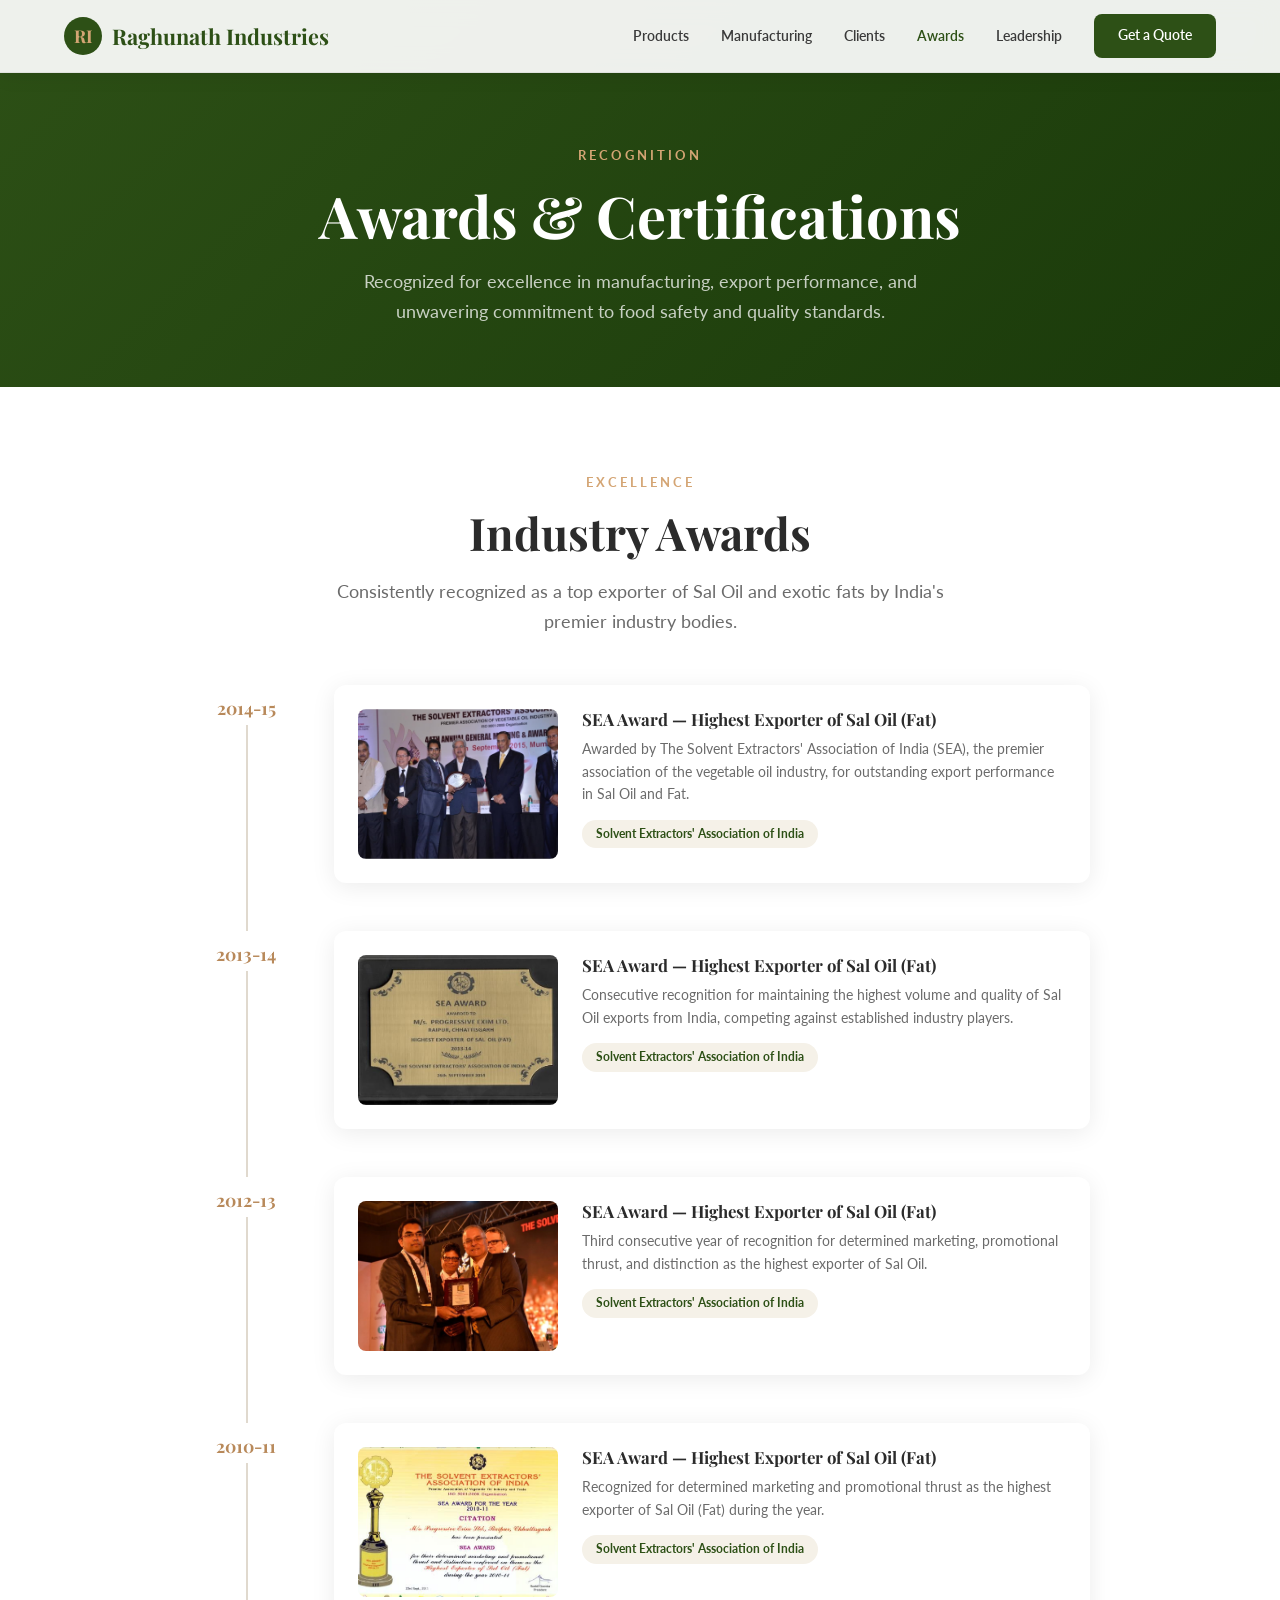
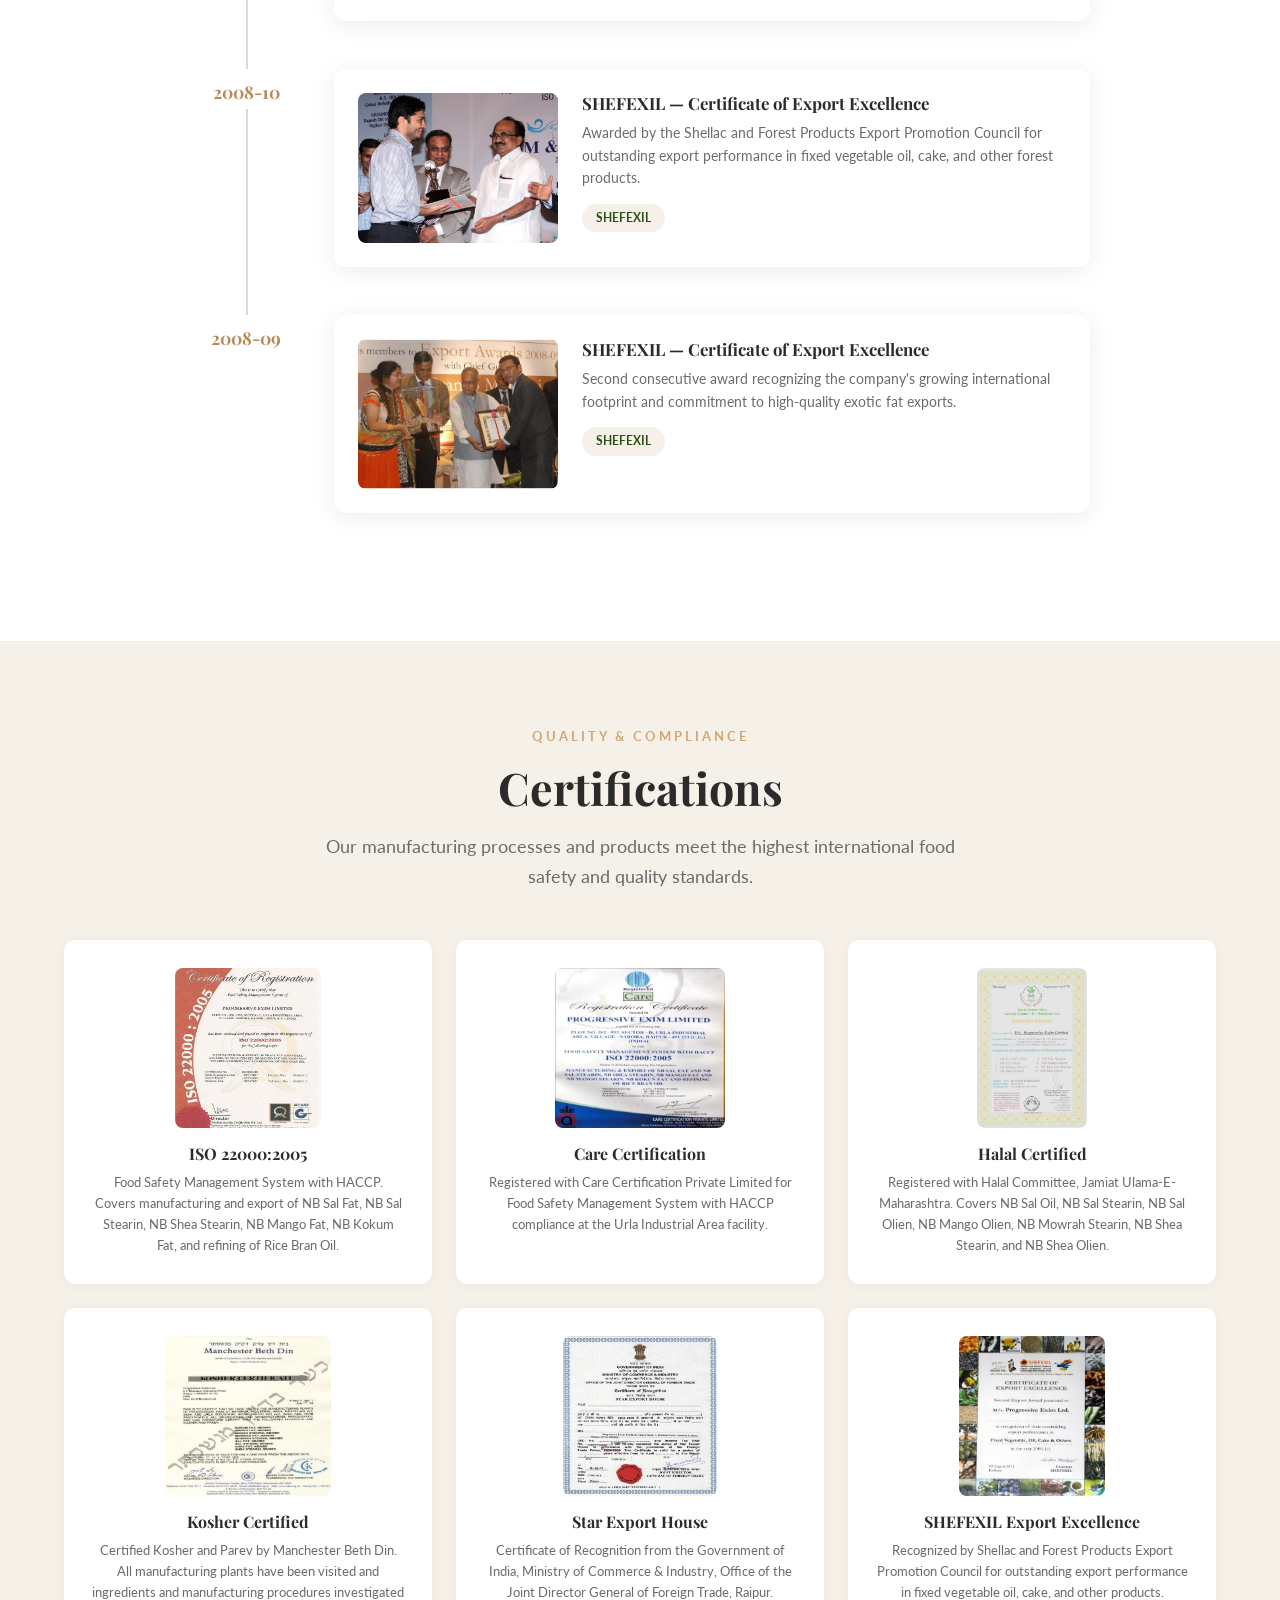
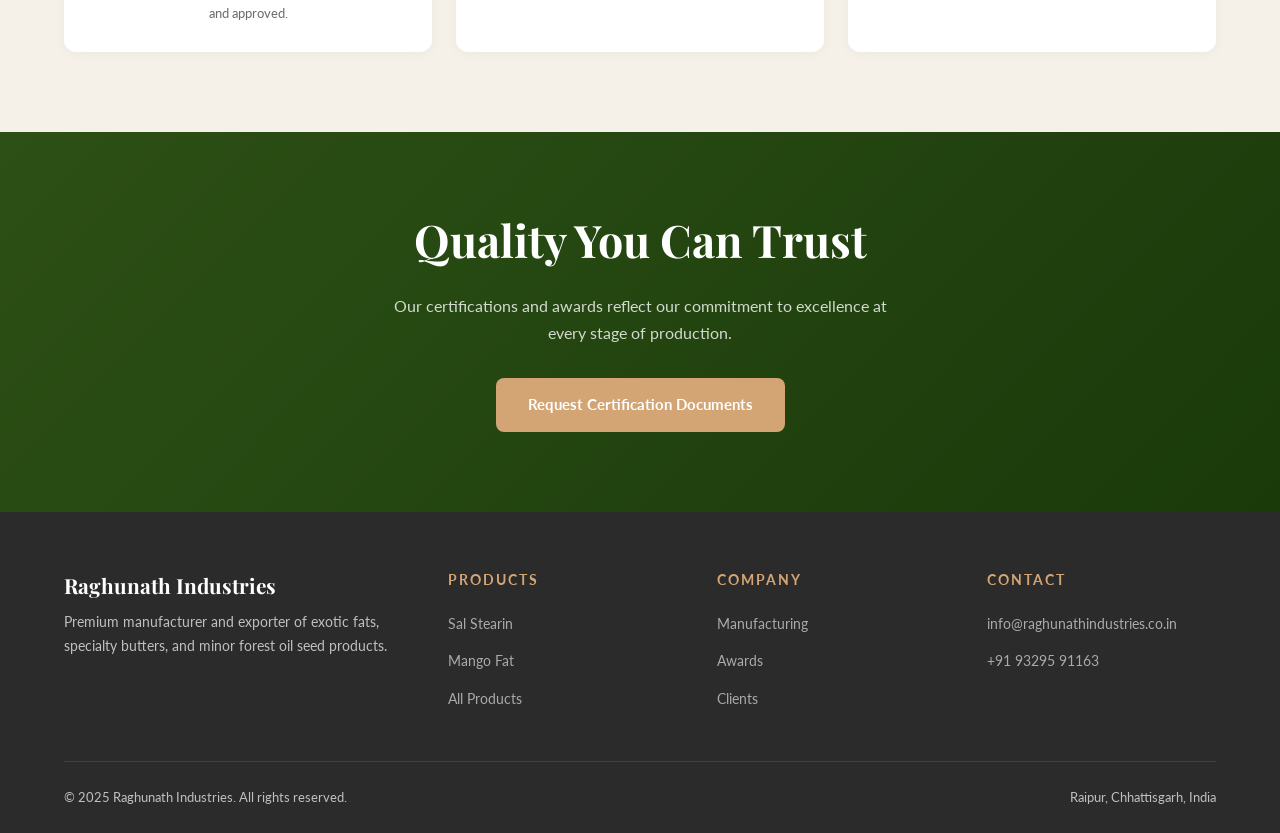
==== awards.html @ 4e22d7ff "Site rebuild: new pages, product imagery, leadership photos, certifications Co-Authored-By: Claude O" ====
<!DOCTYPE html>
<html lang="en">
<head>
  <meta charset="UTF-8">
  <meta name="viewport" content="width=device-width, initial-scale=1.0">
  <title>Awards &amp; Certifications — Raghunath Industries</title>
  <meta name="description" content="Industry awards and quality certifications earned by Raghunath Industries including ISO 22000, Halal, Kosher, Star Export House, and Solvent Extractors Association awards.">
  <link rel="preconnect" href="https://fonts.googleapis.com">
  <link rel="preconnect" href="https://fonts.gstatic.com" crossorigin>
  <link href="https://fonts.googleapis.com/css2?family=Lato:wght@400;600;700&family=Playfair+Display:wght@500;600;700&display=swap" rel="stylesheet">
  <link rel="stylesheet" href="style.css">
</head>
<body>

  <!-- NAVBAR -->
  <nav class="navbar scrolled" role="navigation" aria-label="Main navigation">
    <div class="container">
      <a href="index.html" class="navbar-brand" aria-label="Raghunath Industries Home">
        <span class="brand-icon">RI</span>
        Raghunath Industries
      </a>
      <div class="nav-links" id="navLinks" role="menubar">
        <a href="products.html" role="menuitem">Products</a>
        <a href="index.html#factory" role="menuitem">Manufacturing</a>
        <a href="clients.html" role="menuitem">Clients</a>
        <a href="awards.html" role="menuitem" style="color:var(--green)">Awards</a>
        <a href="index.html#leadership" role="menuitem">Leadership</a>
        <a href="index.html#contact" class="nav-cta" role="menuitem">Get a Quote</a>
      </div>
      <button class="hamburger" id="hamburger" aria-label="Toggle navigation menu" aria-expanded="false">
        <span></span><span></span><span></span>
      </button>
    </div>
  </nav>

  <!-- PAGE HERO -->
  <section class="page-hero">
    <div class="container">
      <span class="section-label">Recognition</span>
      <h1>Awards &amp; Certifications</h1>
      <p>Recognized for excellence in manufacturing, export performance, and unwavering commitment to food safety and quality standards.</p>
    </div>
  </section>

  <!-- AWARDS -->
  <section class="page-section">
    <div class="container">
      <div class="text-center fade-up">
        <span class="section-label">Excellence</span>
        <h2 class="section-title">Industry Awards</h2>
        <p class="section-subtitle mx-auto">Consistently recognized as a top exporter of Sal Oil and exotic fats by India's premier industry bodies.</p>
      </div>

      <div class="awards-timeline">
        <div class="award-entry fade-up">
          <div class="award-year">2014-15</div>
          <div class="award-content">
            <div class="award-image">
              <img src="assets/award-ceremony-4.jpg" alt="Solvent Extractors Association of India award ceremony 2014-15" loading="lazy">
            </div>
            <div class="award-detail">
              <h3>SEA Award — Highest Exporter of Sal Oil (Fat)</h3>
              <p>Awarded by The Solvent Extractors' Association of India (SEA), the premier association of the vegetable oil industry, for outstanding export performance in Sal Oil and Fat.</p>
              <span class="award-badge">Solvent Extractors' Association of India</span>
            </div>
          </div>
        </div>

        <div class="award-entry fade-up">
          <div class="award-year">2013-14</div>
          <div class="award-content">
            <div class="award-image">
              <img src="assets/award-sea-plaque.jpg" alt="SEA Award plaque — Highest Exporter of Sal Oil Fat 2013-14" loading="lazy">
            </div>
            <div class="award-detail">
              <h3>SEA Award — Highest Exporter of Sal Oil (Fat)</h3>
              <p>Consecutive recognition for maintaining the highest volume and quality of Sal Oil exports from India, competing against established industry players.</p>
              <span class="award-badge">Solvent Extractors' Association of India</span>
            </div>
          </div>
        </div>

        <div class="award-entry fade-up">
          <div class="award-year">2012-13</div>
          <div class="award-content">
            <div class="award-image">
              <img src="assets/award-ceremony-1.jpg" alt="Award ceremony — Solvent Extractors Association 2012-13" loading="lazy">
            </div>
            <div class="award-detail">
              <h3>SEA Award — Highest Exporter of Sal Oil (Fat)</h3>
              <p>Third consecutive year of recognition for determined marketing, promotional thrust, and distinction as the highest exporter of Sal Oil.</p>
              <span class="award-badge">Solvent Extractors' Association of India</span>
            </div>
          </div>
        </div>

        <div class="award-entry fade-up">
          <div class="award-year">2010-11</div>
          <div class="award-content">
            <div class="award-image">
              <img src="assets/award-sea-citation.jpg" alt="SEA Citation for highest exporter of Sal Oil 2010-11" loading="lazy">
            </div>
            <div class="award-detail">
              <h3>SEA Award — Highest Exporter of Sal Oil (Fat)</h3>
              <p>Recognized for determined marketing and promotional thrust as the highest exporter of Sal Oil (Fat) during the year.</p>
              <span class="award-badge">Solvent Extractors' Association of India</span>
            </div>
          </div>
        </div>

        <div class="award-entry fade-up">
          <div class="award-year">2008-10</div>
          <div class="award-content">
            <div class="award-image">
              <img src="assets/award-ceremony-2.jpg" alt="SHEFEXIL Export Awards ceremony" loading="lazy">
            </div>
            <div class="award-detail">
              <h3>SHEFEXIL — Certificate of Export Excellence</h3>
              <p>Awarded by the Shellac and Forest Products Export Promotion Council for outstanding export performance in fixed vegetable oil, cake, and other forest products.</p>
              <span class="award-badge">SHEFEXIL</span>
            </div>
          </div>
        </div>

        <div class="award-entry fade-up">
          <div class="award-year">2008-09</div>
          <div class="award-content">
            <div class="award-image">
              <img src="assets/award-ceremony-3.jpg" alt="Export Awards ceremony 2008-09" loading="lazy">
            </div>
            <div class="award-detail">
              <h3>SHEFEXIL — Certificate of Export Excellence</h3>
              <p>Second consecutive award recognizing the company's growing international footprint and commitment to high-quality exotic fat exports.</p>
              <span class="award-badge">SHEFEXIL</span>
            </div>
          </div>
        </div>
      </div>
    </div>
  </section>

  <!-- CERTIFICATIONS -->
  <section class="page-section alt-bg">
    <div class="container">
      <div class="text-center fade-up">
        <span class="section-label">Quality &amp; Compliance</span>
        <h2 class="section-title">Certifications</h2>
        <p class="section-subtitle mx-auto">Our manufacturing processes and products meet the highest international food safety and quality standards.</p>
      </div>

      <div class="cert-detail-grid fade-up">
        <div class="cert-detail-card">
          <img src="assets/cert-iso-22000.jpg" alt="ISO 22000:2005 Food Safety Management certification" loading="lazy">
          <h4>ISO 22000:2005</h4>
          <p>Food Safety Management System with HACCP. Covers manufacturing and export of NB Sal Fat, NB Sal Stearin, NB Shea Stearin, NB Mango Fat, NB Kokum Fat, and refining of Rice Bran Oil.</p>
        </div>
        <div class="cert-detail-card">
          <img src="assets/cert-iso-care.jpg" alt="ISO 22000 Care Registration Certificate" loading="lazy">
          <h4>Care Certification</h4>
          <p>Registered with Care Certification Private Limited for Food Safety Management System with HACCP compliance at the Urla Industrial Area facility.</p>
        </div>
        <div class="cert-detail-card">
          <img src="assets/cert-halal.jpg" alt="Halal Registration Certificate" loading="lazy">
          <h4>Halal Certified</h4>
          <p>Registered with Halal Committee, Jamiat Ulama-E-Maharashtra. Covers NB Sal Oil, NB Sal Stearin, NB Sal Olien, NB Mango Olien, NB Mowrah Stearin, NB Shea Stearin, and NB Shea Olien.</p>
        </div>
        <div class="cert-detail-card">
          <img src="assets/cert-kosher.jpg" alt="Kosher Certificate from Manchester Beth Din" loading="lazy">
          <h4>Kosher Certified</h4>
          <p>Certified Kosher and Parev by Manchester Beth Din. All manufacturing plants have been visited and ingredients and manufacturing procedures investigated and approved.</p>
        </div>
        <div class="cert-detail-card">
          <img src="assets/cert-star-export.jpg" alt="Star Export House certificate from Government of India" loading="lazy">
          <h4>Star Export House</h4>
          <p>Certificate of Recognition from the Government of India, Ministry of Commerce &amp; Industry, Office of the Joint Director General of Foreign Trade, Raipur.</p>
        </div>
        <div class="cert-detail-card">
          <img src="assets/cert-shefexil.jpg" alt="SHEFEXIL Certificate of Export Excellence" loading="lazy">
          <h4>SHEFEXIL Export Excellence</h4>
          <p>Recognized by Shellac and Forest Products Export Promotion Council for outstanding export performance in fixed vegetable oil, cake, and other products.</p>
        </div>
      </div>
    </div>
  </section>

  <!-- CTA -->
  <section class="vision">
    <div class="container text-center fade-up">
      <h2 style="color:var(--white); margin-bottom:24px">Quality You Can Trust</h2>
      <p style="color:rgba(255,255,255,.8); margin-bottom:32px; max-width:500px; margin-left:auto; margin-right:auto;">Our certifications and awards reflect our commitment to excellence at every stage of production.</p>
      <a href="index.html#contact" class="btn btn-primary">Request Certification Documents</a>
    </div>
  </section>

  <!-- FOOTER -->
  <footer class="footer">
    <div class="container">
      <div class="footer-grid">
        <div class="footer-brand">
          <h3>Raghunath Industries</h3>
          <p>Premium manufacturer and exporter of exotic fats, specialty butters, and minor forest oil seed products.</p>
        </div>
        <div>
          <h4>Products</h4>
          <ul>
            <li><a href="products.html">Sal Stearin</a></li>
            <li><a href="products.html">Mango Fat</a></li>
            <li><a href="products.html">All Products</a></li>
          </ul>
        </div>
        <div>
          <h4>Company</h4>
          <ul>
            <li><a href="index.html#factory">Manufacturing</a></li>
            <li><a href="awards.html">Awards</a></li>
            <li><a href="clients.html">Clients</a></li>
          </ul>
        </div>
        <div>
          <h4>Contact</h4>
          <ul>
            <li><a href="mailto:info@raghunathindustries.co.in">info@raghunathindustries.co.in</a></li>
            <li><a href="https://wa.me/919329591163" target="_blank" rel="noopener noreferrer">+91 93295 91163</a></li>
          </ul>
        </div>
      </div>
      <div class="footer-bottom">
        <p>&copy; 2025 Raghunath Industries. All rights reserved.</p>
        <p>Raipur, Chhattisgarh, India</p>
      </div>
    </div>
  </footer>

  <script>
    const hamburger = document.getElementById('hamburger');
    const navLinks = document.getElementById('navLinks');
    hamburger.addEventListener('click', () => {
      const expanded = hamburger.getAttribute('aria-expanded') === 'true';
      hamburger.setAttribute('aria-expanded', !expanded);
      navLinks.classList.toggle('active');
    });
    navLinks.querySelectorAll('a').forEach(link => {
      link.addEventListener('click', () => { navLinks.classList.remove('active'); hamburger.setAttribute('aria-expanded', 'false'); });
    });
    const faders = document.querySelectorAll('.fade-up');
    if ('IntersectionObserver' in window) {
      const observer = new IntersectionObserver((entries) => {
        entries.forEach(entry => { if (entry.isIntersecting) { entry.target.classList.add('visible'); observer.unobserve(entry.target); } });
      }, { threshold: 0.1, rootMargin: '0px 0px -40px 0px' });
      faders.forEach(el => observer.observe(el));
    } else { faders.forEach(el => el.classList.add('visible')); }
  </script>
</body>
</html>
---- style.css ----
/* ============================================
   RAGHUNATH INDUSTRIES — Global Stylesheet
   Palette: Gold #D4A574 · Green #2D5016 · Cream #F5F1E8 · White #FFF · Charcoal #2B2B2B
   Fonts : Playfair Display (headings) · Lato (body)
   ============================================ */

/* ---------- Reset & Base ---------- */
*, *::before, *::after { box-sizing: border-box; margin: 0; padding: 0; }

:root {
  --gold:      #D4A574;
  --gold-dark: #B8895A;
  --green:     #2D5016;
  --green-light:#3D6B1F;
  --cream:     #F5F1E8;
  --white:     #FFFFFF;
  --charcoal:  #2B2B2B;
  --text:      #3A3A3A;
  --text-light:#6B6B6B;
  --shadow:    0 4px 24px rgba(0,0,0,.08);
  --shadow-lg: 0 8px 40px rgba(0,0,0,.12);
  --radius:    12px;
  --transition: .3s ease;
  --max-w:     1200px;
}

html { scroll-behavior: smooth; font-size: 16px; }

body {
  font-family: 'Lato', sans-serif;
  color: var(--text);
  background: var(--white);
  line-height: 1.7;
  -webkit-font-smoothing: antialiased;
  overflow-x: hidden;
}

img { max-width: 100%; height: auto; display: block; }
a   { text-decoration: none; color: inherit; }
ul  { list-style: none; }

.container { max-width: var(--max-w); margin: 0 auto; padding: 0 24px; }

h1, h2, h3, h4 { font-family: 'Playfair Display', serif; color: var(--charcoal); line-height: 1.25; }
h1 { font-size: clamp(2.2rem, 5vw, 3.6rem); }
h2 { font-size: clamp(1.8rem, 4vw, 2.8rem); }
h3 { font-size: clamp(1.2rem, 2.5vw, 1.6rem); }

.section-label {
  display: inline-block;
  font-family: 'Lato', sans-serif;
  font-size: .8rem;
  font-weight: 700;
  letter-spacing: 3px;
  text-transform: uppercase;
  color: var(--gold);
  margin-bottom: 12px;
}

.section-title { margin-bottom: 16px; }
.section-subtitle { font-size: 1.1rem; color: var(--text-light); max-width: 640px; margin-bottom: 48px; }
.text-center { text-align: center; }
.mx-auto { margin-left: auto; margin-right: auto; }

/* ---------- Animations ---------- */
.fade-up {
  opacity: 0;
  transform: translateY(30px);
  transition: opacity .7s ease, transform .7s ease;
}
.fade-up.visible {
  opacity: 1;
  transform: translateY(0);
}

@media (prefers-reduced-motion: reduce) {
  .fade-up { opacity: 1; transform: none; transition: none; }
  html { scroll-behavior: auto; }
}

/* ---------- NAVBAR ---------- */
.navbar {
  position: fixed;
  top: 0; left: 0; right: 0;
  z-index: 1000;
  background: rgba(255,255,255,.92);
  backdrop-filter: blur(12px);
  -webkit-backdrop-filter: blur(12px);
  border-bottom: 1px solid rgba(0,0,0,.06);
  transition: box-shadow var(--transition);
}
.navbar.scrolled { box-shadow: 0 2px 20px rgba(0,0,0,.08); }

.navbar .container {
  display: flex;
  align-items: center;
  justify-content: space-between;
  height: 72px;
}

.navbar-brand {
  display: flex;
  align-items: center;
  gap: 10px;
  font-family: 'Playfair Display', serif;
  font-size: 1.35rem;
  font-weight: 700;
  color: var(--green);
}
.navbar-brand .brand-icon {
  width: 38px;
  height: 38px;
  background: var(--green);
  border-radius: 50%;
  display: flex;
  align-items: center;
  justify-content: center;
  color: var(--gold);
  font-weight: 700;
  font-size: 1.1rem;
  font-family: 'Playfair Display', serif;
}

.nav-links { display: flex; gap: 32px; align-items: center; }
.nav-links a {
  font-size: .9rem;
  font-weight: 600;
  color: var(--text);
  position: relative;
  transition: color var(--transition);
}
.nav-links a::after {
  content: '';
  position: absolute;
  left: 0; bottom: -4px;
  width: 0; height: 2px;
  background: var(--gold);
  transition: width var(--transition);
}
.nav-links a:hover { color: var(--green); }
.nav-links a:hover::after { width: 100%; }

.nav-cta {
  background: var(--green) !important;
  color: var(--white) !important;
  padding: 10px 24px;
  border-radius: 8px;
  font-size: .85rem !important;
  transition: background var(--transition), transform var(--transition) !important;
}
.nav-cta::after { display: none !important; }
.nav-cta:hover { background: var(--green-light) !important; transform: translateY(-1px); }

.hamburger {
  display: none;
  flex-direction: column;
  gap: 5px;
  background: none;
  border: none;
  cursor: pointer;
  padding: 4px;
}
.hamburger span {
  width: 24px; height: 2px;
  background: var(--charcoal);
  transition: var(--transition);
}

/* ---------- HERO ---------- */
.hero {
  position: relative;
  min-height: 100vh;
  display: flex;
  align-items: center;
  background: linear-gradient(135deg, var(--green) 0%, #1a3a0a 60%, #0f2505 100%);
  overflow: hidden;
  padding-top: 72px;
}
.hero::before {
  content: '';
  position: absolute;
  inset: 0;
  background: url('assets/hero-oils.jpg') center/cover no-repeat;
  opacity: .18;
}
.hero::after {
  content: '';
  position: absolute;
  bottom: -2px; left: 0; right: 0;
  height: 120px;
  background: linear-gradient(to top, var(--white), transparent);
}

.hero .container { position: relative; z-index: 1; display: flex; align-items: center; gap: 60px; }

.hero-content { flex: 1; max-width: 620px; }
.hero-content .section-label { color: var(--gold); }
.hero-content h1 { color: var(--white); margin-bottom: 24px; }
.hero-content p {
  color: rgba(255,255,255,.8);
  font-size: 1.15rem;
  line-height: 1.8;
  margin-bottom: 36px;
  max-width: 520px;
}

.hero-image {
  flex: 0 0 420px;
  position: relative;
}
.hero-image img {
  border-radius: var(--radius);
  box-shadow: var(--shadow-lg);
}
.hero-image::before {
  content: '';
  position: absolute;
  top: -16px; left: -16px;
  width: 100%; height: 100%;
  border: 2px solid var(--gold);
  border-radius: var(--radius);
  opacity: .4;
}

.btn {
  display: inline-flex;
  align-items: center;
  gap: 8px;
  padding: 14px 32px;
  border-radius: 8px;
  font-family: 'Lato', sans-serif;
  font-size: .95rem;
  font-weight: 700;
  cursor: pointer;
  border: none;
  transition: all var(--transition);
}
.btn-primary { background: var(--gold); color: var(--white); }
.btn-primary:hover { background: var(--gold-dark); transform: translateY(-2px); box-shadow: 0 6px 20px rgba(212,165,116,.4); }
.btn-outline { background: transparent; color: var(--white); border: 2px solid rgba(255,255,255,.4); }
.btn-outline:hover { border-color: var(--gold); color: var(--gold); }

.hero-buttons { display: flex; gap: 16px; flex-wrap: wrap; }

.hero-stats {
  display: flex;
  gap: 40px;
  margin-top: 48px;
  padding-top: 32px;
  border-top: 1px solid rgba(255,255,255,.15);
}
.hero-stat h3 { color: var(--gold); font-size: 2rem; margin-bottom: 4px; }
.hero-stat p { color: rgba(255,255,255,.6); font-size: .85rem; }

/* ---------- PRODUCTS ---------- */
.products { padding: 100px 0; background: var(--white); }

.featured-product {
  display: grid;
  grid-template-columns: 1fr 1fr;
  gap: 60px;
  align-items: center;
  margin-bottom: 80px;
  background: var(--cream);
  border-radius: var(--radius);
  overflow: hidden;
}
.featured-product-image {
  position: relative;
  height: 100%;
  min-height: 400px;
  overflow: hidden;
}
.featured-product-image img {
  width: 100%; height: 100%;
  object-fit: cover;
  transition: transform .6s ease;
}
.featured-product:hover .featured-product-image img { transform: scale(1.05); }
.featured-product-image .badge {
  position: absolute;
  top: 24px; left: 24px;
  background: var(--gold);
  color: var(--white);
  padding: 6px 16px;
  border-radius: 20px;
  font-size: .75rem;
  font-weight: 700;
  text-transform: uppercase;
  letter-spacing: 1px;
}

.featured-product-info { padding: 48px 48px 48px 0; }
.featured-product-info h3 { font-size: 2rem; margin-bottom: 8px; }
.featured-product-info .product-tagline { color: var(--gold); font-weight: 600; margin-bottom: 20px; }
.featured-product-info p { margin-bottom: 24px; color: var(--text-light); }

.product-features { margin-bottom: 28px; }
.product-features li {
  display: flex;
  align-items: center;
  gap: 10px;
  padding: 6px 0;
  font-size: .95rem;
}
.product-features li .check {
  width: 22px; height: 22px;
  background: var(--green);
  color: var(--white);
  border-radius: 50%;
  display: flex;
  align-items: center;
  justify-content: center;
  font-size: .7rem;
  flex-shrink: 0;
}

.product-certs { display: flex; gap: 12px; margin-bottom: 28px; flex-wrap: wrap; }
.product-certs span {
  background: var(--white);
  border: 1px solid #e0d9ce;
  padding: 5px 14px;
  border-radius: 20px;
  font-size: .78rem;
  font-weight: 600;
  color: var(--green);
}

.btn-green { background: var(--green); color: var(--white); }
.btn-green:hover { background: var(--green-light); transform: translateY(-2px); }

/* Product Grid */
.products-grid {
  display: grid;
  grid-template-columns: repeat(4, 1fr);
  gap: 24px;
}

.product-card {
  background: var(--white);
  border: 1px solid #eee;
  border-radius: var(--radius);
  padding: 32px 24px;
  text-align: center;
  transition: all var(--transition);
  position: relative;
  overflow: hidden;
}
.product-card:hover {
  transform: translateY(-6px);
  box-shadow: var(--shadow-lg);
  border-color: var(--gold);
}
.product-card .product-icon {
  width: 64px; height: 64px;
  margin: 0 auto 20px;
  background: var(--cream);
  border-radius: 50%;
  display: flex;
  align-items: center;
  justify-content: center;
  font-size: 1.6rem;
  transition: background var(--transition);
}
.product-card:hover .product-icon { background: var(--gold); }
.product-card:hover .product-icon span { filter: brightness(10); }

.product-card h4 {
  font-size: 1.05rem;
  margin-bottom: 10px;
}
.product-card p {
  font-size: .88rem;
  color: var(--text-light);
  line-height: 1.6;
}

/* ---------- FACTORY / SUSTAINABILITY ---------- */
.factory { padding: 100px 0; background: var(--cream); }

.factory-grid {
  display: grid;
  grid-template-columns: 55% 1fr;
  gap: 60px;
  align-items: center;
}

.factory-images {
  display: grid;
  grid-template-columns: 1fr 1fr;
  gap: 16px;
}
.factory-images .img-wrap {
  border-radius: var(--radius);
  overflow: hidden;
  position: relative;
}
.factory-images .img-wrap img {
  width: 100%; height: 200px;
  object-fit: cover;
  transition: transform .5s ease;
}
.factory-images .img-wrap:hover img { transform: scale(1.05); }
.factory-images .img-wrap.tall { grid-row: span 2; }
.factory-images .img-wrap.tall img { height: 100%; }

.factory-content h2 { margin-bottom: 20px; }
.factory-content p { margin-bottom: 20px; color: var(--text-light); }

.factory-stats {
  display: grid;
  grid-template-columns: 1fr 1fr;
  gap: 20px;
  margin-top: 32px;
}
.factory-stat {
  background: var(--white);
  padding: 24px;
  border-radius: var(--radius);
  text-align: center;
  box-shadow: 0 2px 12px rgba(0,0,0,.04);
}
.factory-stat h3 {
  color: var(--green);
  font-size: 1.8rem;
  margin-bottom: 4px;
}
.factory-stat p { font-size: .85rem; color: var(--text-light); }

/* Certifications strip */
.certifications {
  padding: 60px 0;
  background: var(--white);
}
.cert-grid {
  display: flex;
  gap: 24px;
  justify-content: center;
  flex-wrap: wrap;
}
.cert-card {
  background: var(--cream);
  border-radius: var(--radius);
  padding: 20px;
  width: 160px;
  text-align: center;
  transition: all var(--transition);
}
.cert-card:hover { transform: translateY(-4px); box-shadow: var(--shadow); }
.cert-card img {
  height: 80px;
  width: auto;
  margin: 0 auto 10px;
  object-fit: contain;
}
.cert-card p { font-size: .78rem; font-weight: 600; color: var(--text); }

/* ---------- LEADERSHIP ---------- */
.leadership { padding: 100px 0; background: var(--white); }

.leaders-grid {
  display: grid;
  grid-template-columns: repeat(4, 1fr);
  gap: 32px;
}

.leader-card {
  text-align: center;
  padding: 36px 24px;
  border-radius: var(--radius);
  background: var(--cream);
  transition: all var(--transition);
}
.leader-card:hover { transform: translateY(-6px); box-shadow: var(--shadow-lg); }

.leader-photo {
  width: 140px; height: 140px;
  border-radius: 50%;
  overflow: hidden;
  margin: 0 auto 20px;
  border: 4px solid var(--white);
  box-shadow: 0 4px 16px rgba(0,0,0,.1);
}
.leader-photo img {
  width: 100%; height: 100%;
  object-fit: cover;
}

.leader-card h4 { font-size: 1.1rem; margin-bottom: 4px; }
.leader-card .leader-role {
  color: var(--gold-dark);
  font-size: .85rem;
  font-weight: 600;
  margin-bottom: 12px;
}
.leader-card p {
  font-size: .85rem;
  color: var(--text-light);
  line-height: 1.6;
}

/* ---------- VISION ---------- */
.vision {
  padding: 80px 0;
  background: linear-gradient(135deg, var(--green) 0%, #1a3a0a 100%);
  text-align: center;
  position: relative;
}
.vision .section-label { color: var(--gold); }
.vision h2 { color: var(--white); max-width: 800px; margin: 0 auto 24px; }
.vision blockquote {
  font-family: 'Playfair Display', serif;
  font-size: clamp(1.1rem, 2.5vw, 1.5rem);
  color: rgba(255,255,255,.85);
  font-style: italic;
  max-width: 780px;
  margin: 0 auto;
  line-height: 1.8;
}
.vision blockquote::before {
  content: '\201C';
  font-size: 4rem;
  color: var(--gold);
  display: block;
  margin-bottom: -20px;
  line-height: 1;
}

/* ---------- CONTACT ---------- */
.contact { padding: 100px 0; background: var(--cream); }

.contact-grid {
  display: grid;
  grid-template-columns: 1.2fr 1fr;
  gap: 60px;
}

.contact-form { background: var(--white); padding: 40px; border-radius: var(--radius); box-shadow: var(--shadow); }
.contact-form h3 { margin-bottom: 24px; }

.form-group { margin-bottom: 20px; }
.form-group label {
  display: block;
  font-size: .85rem;
  font-weight: 600;
  color: var(--text);
  margin-bottom: 6px;
}
.form-group input,
.form-group select,
.form-group textarea {
  width: 100%;
  padding: 12px 16px;
  border: 1px solid #ddd;
  border-radius: 8px;
  font-family: 'Lato', sans-serif;
  font-size: .95rem;
  transition: border-color var(--transition), box-shadow var(--transition);
  background: var(--white);
}
.form-group input:focus,
.form-group select:focus,
.form-group textarea:focus {
  outline: none;
  border-color: var(--gold);
  box-shadow: 0 0 0 3px rgba(212,165,116,.15);
}
.form-group textarea { min-height: 120px; resize: vertical; }

.form-row { display: grid; grid-template-columns: 1fr 1fr; gap: 16px; }

.btn-submit {
  width: 100%;
  padding: 14px;
  background: var(--green);
  color: var(--white);
  border: none;
  border-radius: 8px;
  font-family: 'Lato', sans-serif;
  font-size: 1rem;
  font-weight: 700;
  cursor: pointer;
  transition: all var(--transition);
}
.btn-submit:hover { background: var(--green-light); transform: translateY(-1px); }

.form-divider {
  display: flex;
  align-items: center;
  gap: 16px;
  margin: 16px 0;
  color: var(--text-light);
  font-size: .85rem;
}
.form-divider::before,
.form-divider::after {
  content: '';
  flex: 1;
  height: 1px;
  background: #e0e0e0;
}

.whatsapp-form-btn {
  display: flex;
  align-items: center;
  justify-content: center;
  gap: 10px;
  width: 100%;
  padding: 14px;
  background: #25D366;
  color: var(--white);
  border-radius: 8px;
  font-family: 'Lato', sans-serif;
  font-size: 1rem;
  font-weight: 700;
  transition: all var(--transition);
}
.whatsapp-form-btn svg { width: 22px; height: 22px; }
.whatsapp-form-btn:hover { background: #1EBE57; transform: translateY(-1px); box-shadow: 0 6px 20px rgba(37,211,102,.3); }

.contact-info h3 { margin-bottom: 32px; }

.contact-method {
  display: flex;
  align-items: flex-start;
  gap: 16px;
  margin-bottom: 28px;
}
.contact-method .icon-circle {
  width: 48px; height: 48px;
  border-radius: 50%;
  display: flex;
  align-items: center;
  justify-content: center;
  font-size: 1.2rem;
  flex-shrink: 0;
}
.contact-method .icon-circle.green { background: var(--green); color: var(--white); }
.contact-method .icon-circle.gold { background: var(--gold); color: var(--white); }

.contact-method h4 {
  font-family: 'Lato', sans-serif;
  font-size: 1rem;
  font-weight: 700;
  margin-bottom: 4px;
}
.contact-method p { font-size: .9rem; color: var(--text-light); line-height: 1.6; }
.contact-method a { color: var(--green); font-weight: 600; }
.contact-method a:hover { color: var(--gold); }

.whatsapp-btn {
  display: inline-flex;
  align-items: center;
  gap: 10px;
  background: #25D366;
  color: var(--white);
  padding: 14px 28px;
  border-radius: 8px;
  font-weight: 700;
  font-size: .95rem;
  margin-top: 8px;
  transition: all var(--transition);
}
.whatsapp-btn:hover { background: #1EBE57; transform: translateY(-2px); box-shadow: 0 6px 20px rgba(37,211,102,.3); }
.whatsapp-btn svg { width: 22px; height: 22px; }

/* ---------- FOOTER ---------- */
.footer {
  background: var(--charcoal);
  color: rgba(255,255,255,.7);
  padding: 60px 0 0;
}

.footer-grid {
  display: grid;
  grid-template-columns: 1.5fr 1fr 1fr 1fr;
  gap: 40px;
  padding-bottom: 40px;
  border-bottom: 1px solid rgba(255,255,255,.1);
}

.footer-brand h3 {
  font-size: 1.3rem;
  color: var(--white);
  margin-bottom: 12px;
}
.footer-brand p { font-size: .9rem; line-height: 1.7; }

.footer h4 {
  color: var(--gold);
  font-family: 'Lato', sans-serif;
  font-size: .85rem;
  font-weight: 700;
  text-transform: uppercase;
  letter-spacing: 2px;
  margin-bottom: 20px;
}

.footer ul li { margin-bottom: 10px; }
.footer ul a {
  font-size: .9rem;
  color: rgba(255,255,255,.6);
  transition: color var(--transition);
}
.footer ul a:hover { color: var(--gold); }

.footer-bottom {
  display: flex;
  justify-content: space-between;
  align-items: center;
  padding: 24px 0;
  font-size: .82rem;
}

/* ---------- CLIENTS SECTION ---------- */
.clients { padding: 100px 0; background: var(--cream); }

.brand-grid {
  display: grid;
  grid-template-columns: repeat(5, 1fr);
  gap: 20px;
  margin-bottom: 40px;
}
.brand-card {
  background: var(--white);
  border-radius: var(--radius);
  padding: 28px 20px;
  text-align: center;
  border: 1px solid #eee;
  transition: all var(--transition);
  position: relative;
  overflow: hidden;
}
.brand-card::before {
  content: '';
  position: absolute;
  top: 0; left: 0; right: 0;
  height: 3px;
  background: var(--brand-color, var(--gold));
}
.brand-card:hover {
  transform: translateY(-4px);
  box-shadow: var(--shadow-lg);
  border-color: var(--brand-color, var(--gold));
}
.brand-name {
  display: block;
  font-family: 'Playfair Display', serif;
  font-size: 1.05rem;
  font-weight: 700;
  color: var(--charcoal);
  margin-bottom: 4px;
}
.brand-country {
  font-size: .78rem;
  color: var(--text-light);
  font-weight: 600;
}

.industries-strip {
  display: flex;
  flex-wrap: wrap;
  justify-content: center;
  gap: 14px;
  margin-top: 40px;
}
.industry-tag {
  display: inline-flex;
  align-items: center;
  gap: 8px;
  background: var(--white);
  border: 1px solid #e0d9ce;
  padding: 10px 20px;
  border-radius: 30px;
  font-size: .88rem;
  font-weight: 600;
  color: var(--green);
  transition: all var(--transition);
}
.industry-tag:hover { background: var(--green); color: var(--white); border-color: var(--green); }
.industry-icon { font-size: 1.2rem; }

/* ---------- PAGE HERO ---------- */
.page-hero {
  padding: 140px 0 60px;
  background: linear-gradient(135deg, var(--green) 0%, #1a3a0a 100%);
  text-align: center;
}
.page-hero .section-label { color: var(--gold); }
.page-hero h1 { color: var(--white); margin-bottom: 16px; }
.page-hero p {
  color: rgba(255,255,255,.75);
  font-size: 1.1rem;
  max-width: 600px;
  margin: 0 auto;
}

/* ---------- PAGE SECTIONS ---------- */
.page-section { padding: 80px 0; }
.page-section.alt-bg { background: var(--cream); }

/* ---------- CLIENT PROFILES ---------- */
.client-profiles {
  display: grid;
  grid-template-columns: repeat(2, 1fr);
  gap: 24px;
}
.client-profile {
  background: var(--white);
  border: 1px solid #eee;
  border-radius: var(--radius);
  padding: 32px;
  transition: all var(--transition);
}
.client-profile:hover { box-shadow: var(--shadow-lg); transform: translateY(-2px); }
.client-header {
  display: flex;
  align-items: center;
  gap: 16px;
  margin-bottom: 16px;
}
.client-logo-text {
  width: 48px; height: 48px;
  border-radius: 10px;
  background: var(--brand-color, var(--gold));
  color: var(--white);
  display: flex;
  align-items: center;
  justify-content: center;
  font-family: 'Playfair Display', serif;
  font-size: 1.4rem;
  font-weight: 700;
  flex-shrink: 0;
}
.client-header h3 { font-size: 1.15rem; margin-bottom: 0; }
.client-location { font-size: .82rem; color: var(--text-light); font-weight: 600; }
.client-profile > p { font-size: .92rem; color: var(--text-light); line-height: 1.7; margin-bottom: 16px; }
.client-tags { display: flex; gap: 8px; flex-wrap: wrap; }
.client-tags span {
  background: var(--cream);
  padding: 4px 12px;
  border-radius: 16px;
  font-size: .75rem;
  font-weight: 600;
  color: var(--green);
}

/* ---------- INDUSTRY CARDS (Clients page) ---------- */
.industry-cards {
  display: grid;
  grid-template-columns: repeat(4, 1fr);
  gap: 24px;
}
.industry-card {
  background: var(--white);
  border: 1px solid #eee;
  border-radius: var(--radius);
  padding: 36px 28px;
  text-align: center;
  transition: all var(--transition);
}
.industry-card:hover { box-shadow: var(--shadow-lg); transform: translateY(-4px); }
.industry-card-icon { font-size: 2.5rem; margin-bottom: 16px; }
.industry-card h3 { font-size: 1.15rem; margin-bottom: 16px; }
.industry-card ul { text-align: left; }
.industry-card li {
  padding: 4px 0;
  font-size: .88rem;
  color: var(--text-light);
  position: relative;
  padding-left: 16px;
}
.industry-card li::before {
  content: '';
  position: absolute;
  left: 0; top: 12px;
  width: 6px; height: 6px;
  background: var(--gold);
  border-radius: 50%;
}

/* ---------- AWARDS TIMELINE ---------- */
.awards-timeline { max-width: 900px; margin: 0 auto; }
.award-entry {
  display: flex;
  gap: 32px;
  align-items: flex-start;
  margin-bottom: 48px;
  position: relative;
}
.award-entry::before {
  content: '';
  position: absolute;
  left: 56px;
  top: 40px;
  bottom: -48px;
  width: 2px;
  background: #e0d9ce;
}
.award-entry:last-child::before { display: none; }
.award-year {
  flex: 0 0 112px;
  font-family: 'Playfair Display', serif;
  font-size: 1.1rem;
  font-weight: 700;
  color: var(--gold-dark);
  text-align: center;
  padding-top: 8px;
}
.award-content {
  flex: 1;
  display: grid;
  grid-template-columns: 200px 1fr;
  gap: 24px;
  background: var(--white);
  border-radius: var(--radius);
  padding: 24px;
  box-shadow: var(--shadow);
}
.award-image { border-radius: 8px; overflow: hidden; }
.award-image img { width: 100%; height: 150px; object-fit: cover; }
.award-detail h3 { font-size: 1.05rem; margin-bottom: 8px; }
.award-detail p { font-size: .88rem; color: var(--text-light); line-height: 1.6; margin-bottom: 12px; }
.award-badge {
  display: inline-block;
  background: var(--cream);
  padding: 4px 14px;
  border-radius: 16px;
  font-size: .75rem;
  font-weight: 700;
  color: var(--green);
}

/* ---------- CERT DETAIL GRID ---------- */
.cert-detail-grid {
  display: grid;
  grid-template-columns: repeat(3, 1fr);
  gap: 24px;
}
.cert-detail-card {
  background: var(--white);
  border-radius: var(--radius);
  padding: 28px;
  text-align: center;
  box-shadow: 0 2px 12px rgba(0,0,0,.04);
  transition: all var(--transition);
}
.cert-detail-card:hover { transform: translateY(-4px); box-shadow: var(--shadow-lg); }
.cert-detail-card img {
  height: 160px;
  width: auto;
  max-width: 100%;
  margin: 0 auto 16px;
  object-fit: contain;
  border-radius: 8px;
}
.cert-detail-card h4 { font-size: 1rem; margin-bottom: 8px; }
.cert-detail-card p { font-size: .82rem; color: var(--text-light); line-height: 1.6; }

/* ---------- PRODUCT RANGE GRID ---------- */
.product-range-grid {
  display: grid;
  grid-template-columns: 1.3fr 1fr 1fr;
  gap: 24px;
}
.range-card {
  background: var(--white);
  border: 1px solid #eee;
  border-radius: var(--radius);
  padding: 32px;
  transition: all var(--transition);
}
.range-card:hover { box-shadow: var(--shadow-lg); }
.range-highlight { border-color: var(--gold); border-width: 2px; }
.range-header { margin-bottom: 20px; }
.range-icon { font-size: 2rem; display: block; margin-bottom: 12px; }
.range-header h3 { font-size: 1.15rem; margin-bottom: 4px; }
.range-badge {
  display: inline-block;
  background: var(--gold);
  color: var(--white);
  padding: 2px 10px;
  border-radius: 10px;
  font-size: .7rem;
  font-weight: 700;
  text-transform: uppercase;
  letter-spacing: 1px;
}
.range-list li {
  padding: 8px 0;
  border-bottom: 1px solid #f0f0f0;
  font-size: .92rem;
}
.range-list li:last-child { border: none; }
.range-list a { color: var(--green); font-weight: 600; }
.range-list a:hover { color: var(--gold-dark); }
.tag-hero {
  background: var(--gold);
  color: var(--white);
  padding: 1px 8px;
  border-radius: 8px;
  font-size: .65rem;
  font-weight: 700;
  text-transform: uppercase;
  vertical-align: middle;
  margin-left: 6px;
}

/* ---------- PROCESS STEPS ---------- */
.process-steps {
  display: grid;
  grid-template-columns: repeat(5, 1fr);
  gap: 24px;
  counter-reset: step;
}
.process-step {
  text-align: center;
  position: relative;
}
.process-step::after {
  content: '';
  position: absolute;
  top: 32px;
  right: -12px;
  width: 24px;
  height: 2px;
  background: var(--gold);
}
.process-step:last-child::after { display: none; }
.step-number {
  font-family: 'Playfair Display', serif;
  font-size: 2rem;
  font-weight: 700;
  color: var(--gold);
  margin-bottom: 12px;
}
.step-image {
  border-radius: var(--radius);
  overflow: hidden;
  margin-bottom: 16px;
  height: 140px;
}
.step-image img { width: 100%; height: 100%; object-fit: cover; }
.process-step h3 { font-size: 1rem; margin-bottom: 8px; }
.process-step p { font-size: .82rem; color: var(--text-light); line-height: 1.6; }

/* ---------- PRODUCT DETAILS ---------- */
.product-detail {
  display: grid;
  grid-template-columns: 1fr 1.2fr;
  gap: 48px;
  align-items: center;
  padding: 48px 0;
  border-bottom: 1px solid #eee;
}
.product-detail:last-child { border-bottom: none; }
.product-detail.reverse { direction: rtl; }
.product-detail.reverse > * { direction: ltr; }
.product-detail-image {
  border-radius: var(--radius);
  overflow: hidden;
}
.product-detail-image img {
  width: 100%; height: 280px;
  object-fit: cover;
  transition: transform .5s ease;
}
.product-detail:hover .product-detail-image img { transform: scale(1.03); }
.product-detail-info h3 { font-size: 1.6rem; margin-bottom: 12px; }
.product-detail-info > p { color: var(--text-light); line-height: 1.7; margin-bottom: 20px; }
.detail-features {
  margin-bottom: 20px;
  list-style: none;
}
.detail-features li {
  padding: 5px 0 5px 24px;
  position: relative;
  font-size: .9rem;
  color: var(--text);
}
.detail-features li::before {
  content: '✓';
  position: absolute;
  left: 0;
  color: var(--green);
  font-weight: 700;
}
.product-applications {
  display: flex;
  gap: 8px;
  flex-wrap: wrap;
}
.product-applications span {
  background: var(--cream);
  padding: 4px 14px;
  border-radius: 16px;
  font-size: .78rem;
  font-weight: 600;
  color: var(--green);
}

/* ---------- COMPETITIVE EDGE ---------- */
.edge-grid {
  display: grid;
  grid-template-columns: repeat(4, 1fr);
  gap: 24px;
}
.edge-card {
  background: var(--white);
  border: 1px solid #eee;
  border-radius: var(--radius);
  padding: 32px 24px;
  text-align: center;
  transition: all var(--transition);
}
.edge-card:hover { transform: translateY(-4px); box-shadow: var(--shadow-lg); border-color: var(--gold); }
.edge-icon { font-size: 2.2rem; margin-bottom: 16px; }
.edge-card h4 { font-size: 1rem; margin-bottom: 10px; }
.edge-card p { font-size: .85rem; color: var(--text-light); line-height: 1.6; }

/* ---------- RESPONSIVE ---------- */
@media (max-width: 1024px) {
  .hero .container { flex-direction: column; text-align: center; padding-top: 40px; }
  .hero-content { max-width: 100%; }
  .hero-content p { margin-left: auto; margin-right: auto; }
  .hero-buttons { justify-content: center; }
  .hero-stats { justify-content: center; }
  .hero-image { flex: 0 0 auto; max-width: 400px; }
  .hero-image::before { display: none; }

  .featured-product { grid-template-columns: 1fr; }
  .featured-product-info { padding: 36px; }
  .featured-product-image { min-height: 300px; }

  .products-grid { grid-template-columns: repeat(2, 1fr); }

  .factory-grid { grid-template-columns: 1fr; }
  .factory-images { order: -1; }

  .leaders-grid { grid-template-columns: repeat(2, 1fr); }

  .contact-grid { grid-template-columns: 1fr; }

  .footer-grid { grid-template-columns: 1fr 1fr; }

  /* New pages */
  .brand-grid { grid-template-columns: repeat(3, 1fr); }
  .client-profiles { grid-template-columns: 1fr; }
  .industry-cards { grid-template-columns: repeat(2, 1fr); }
  .award-content { grid-template-columns: 1fr; }
  .cert-detail-grid { grid-template-columns: repeat(2, 1fr); }
  .product-range-grid { grid-template-columns: 1fr; }
  .process-steps { grid-template-columns: repeat(3, 1fr); }
  .process-step::after { display: none; }
  .product-detail { grid-template-columns: 1fr; gap: 24px; }
  .product-detail.reverse { direction: ltr; }
  .edge-grid { grid-template-columns: repeat(2, 1fr); }
}

@media (max-width: 768px) {
  .nav-links {
    display: none;
    position: absolute;
    top: 72px; left: 0; right: 0;
    background: var(--white);
    flex-direction: column;
    padding: 24px;
    gap: 16px;
    box-shadow: var(--shadow);
  }
  .nav-links.active { display: flex; }
  .hamburger { display: flex; }

  .hero { min-height: auto; padding: 120px 0 80px; }
  .hero-image { max-width: 300px; }
  .hero-stats { flex-direction: column; gap: 20px; text-align: center; }

  .products-grid { grid-template-columns: 1fr; }

  .factory-images { grid-template-columns: 1fr; }
  .factory-images .img-wrap.tall { grid-row: auto; }
  .factory-images .img-wrap.tall img { height: 200px; }
  .factory-stats { grid-template-columns: 1fr; }

  .leaders-grid { grid-template-columns: 1fr; max-width: 360px; margin: 0 auto; }

  .form-row { grid-template-columns: 1fr; }

  .footer-grid { grid-template-columns: 1fr; text-align: center; }
  .footer-bottom { flex-direction: column; gap: 8px; text-align: center; }

  .cert-grid { gap: 12px; }
  .cert-card { width: 130px; padding: 14px; }

  /* New pages */
  .brand-grid { grid-template-columns: repeat(2, 1fr); }
  .industry-cards { grid-template-columns: 1fr; }
  .award-entry { flex-direction: column; gap: 12px; }
  .award-entry::before { display: none; }
  .award-year { flex: auto; }
  .award-content { grid-template-columns: 1fr; }
  .cert-detail-grid { grid-template-columns: 1fr; }
  .process-steps { grid-template-columns: 1fr; }
  .product-detail-image img { height: 200px; }
  .edge-grid { grid-template-columns: 1fr; }
  .page-hero { padding: 110px 0 40px; }
}
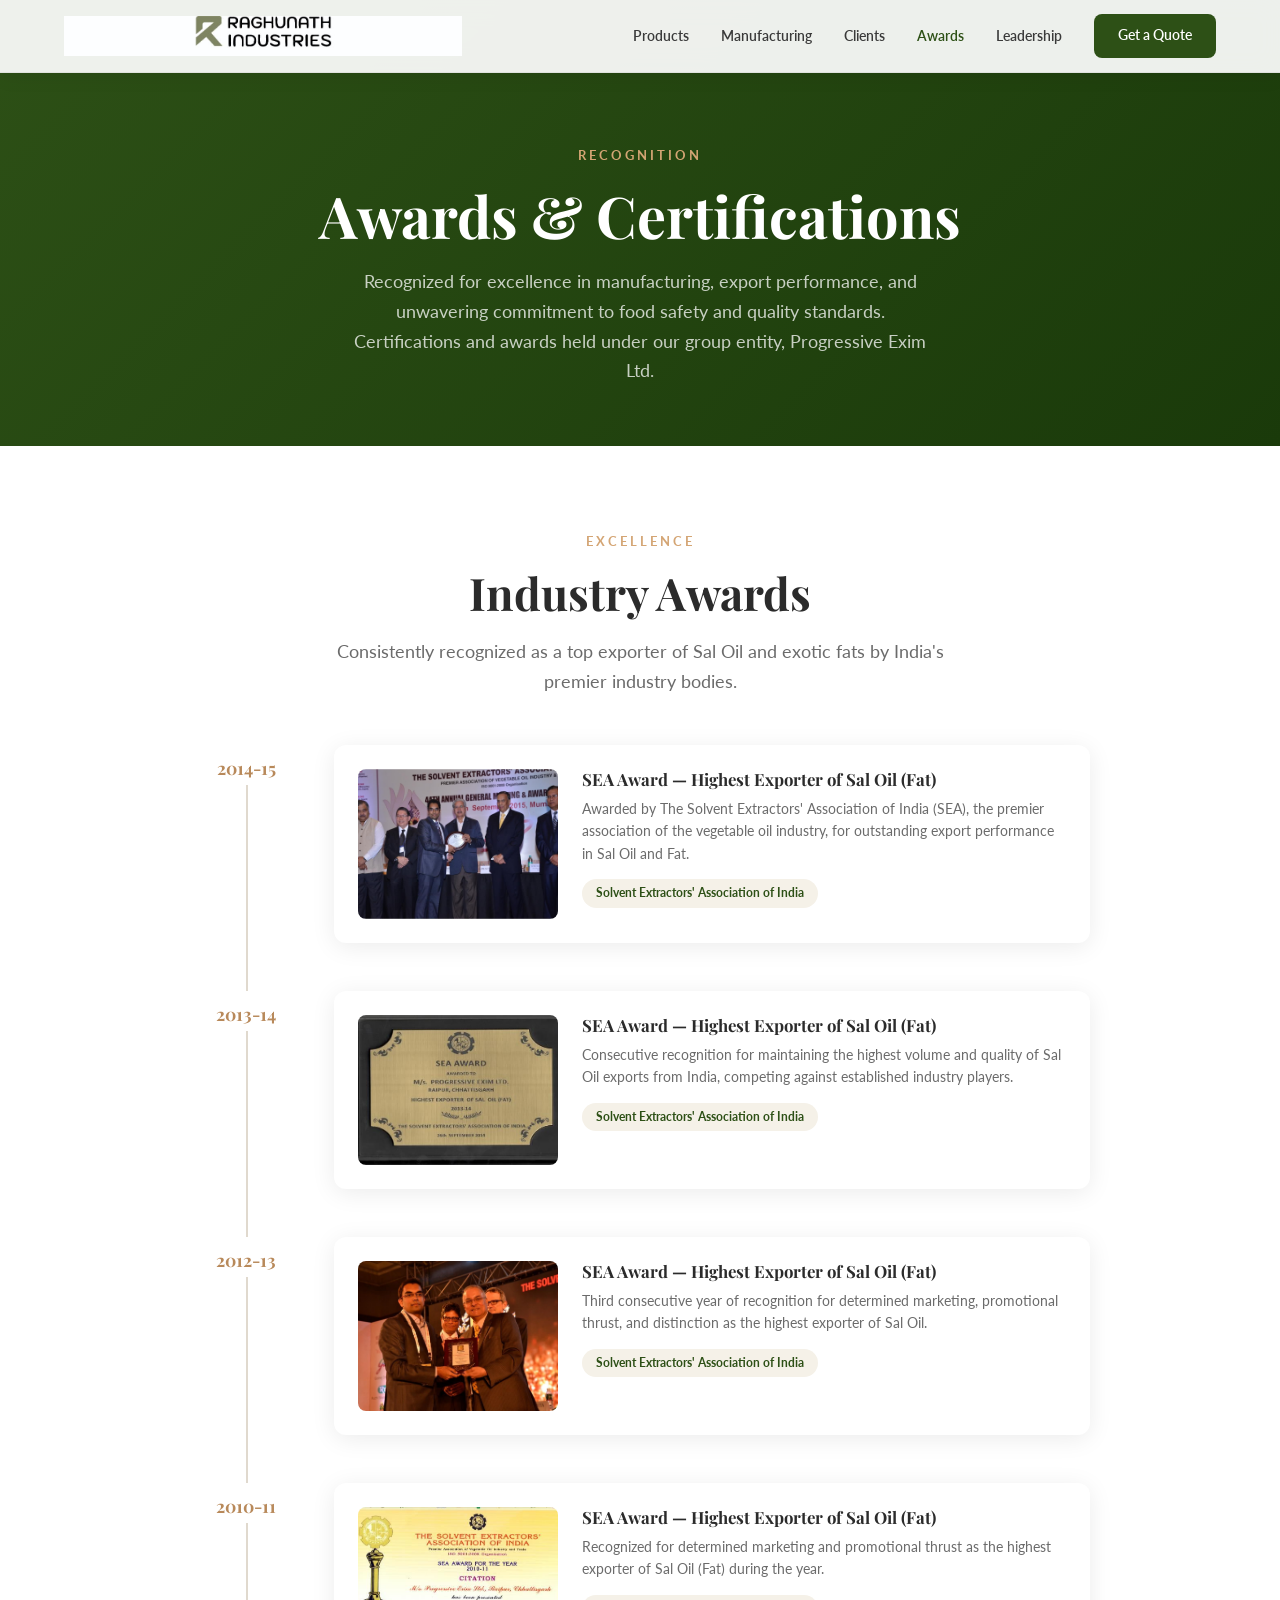
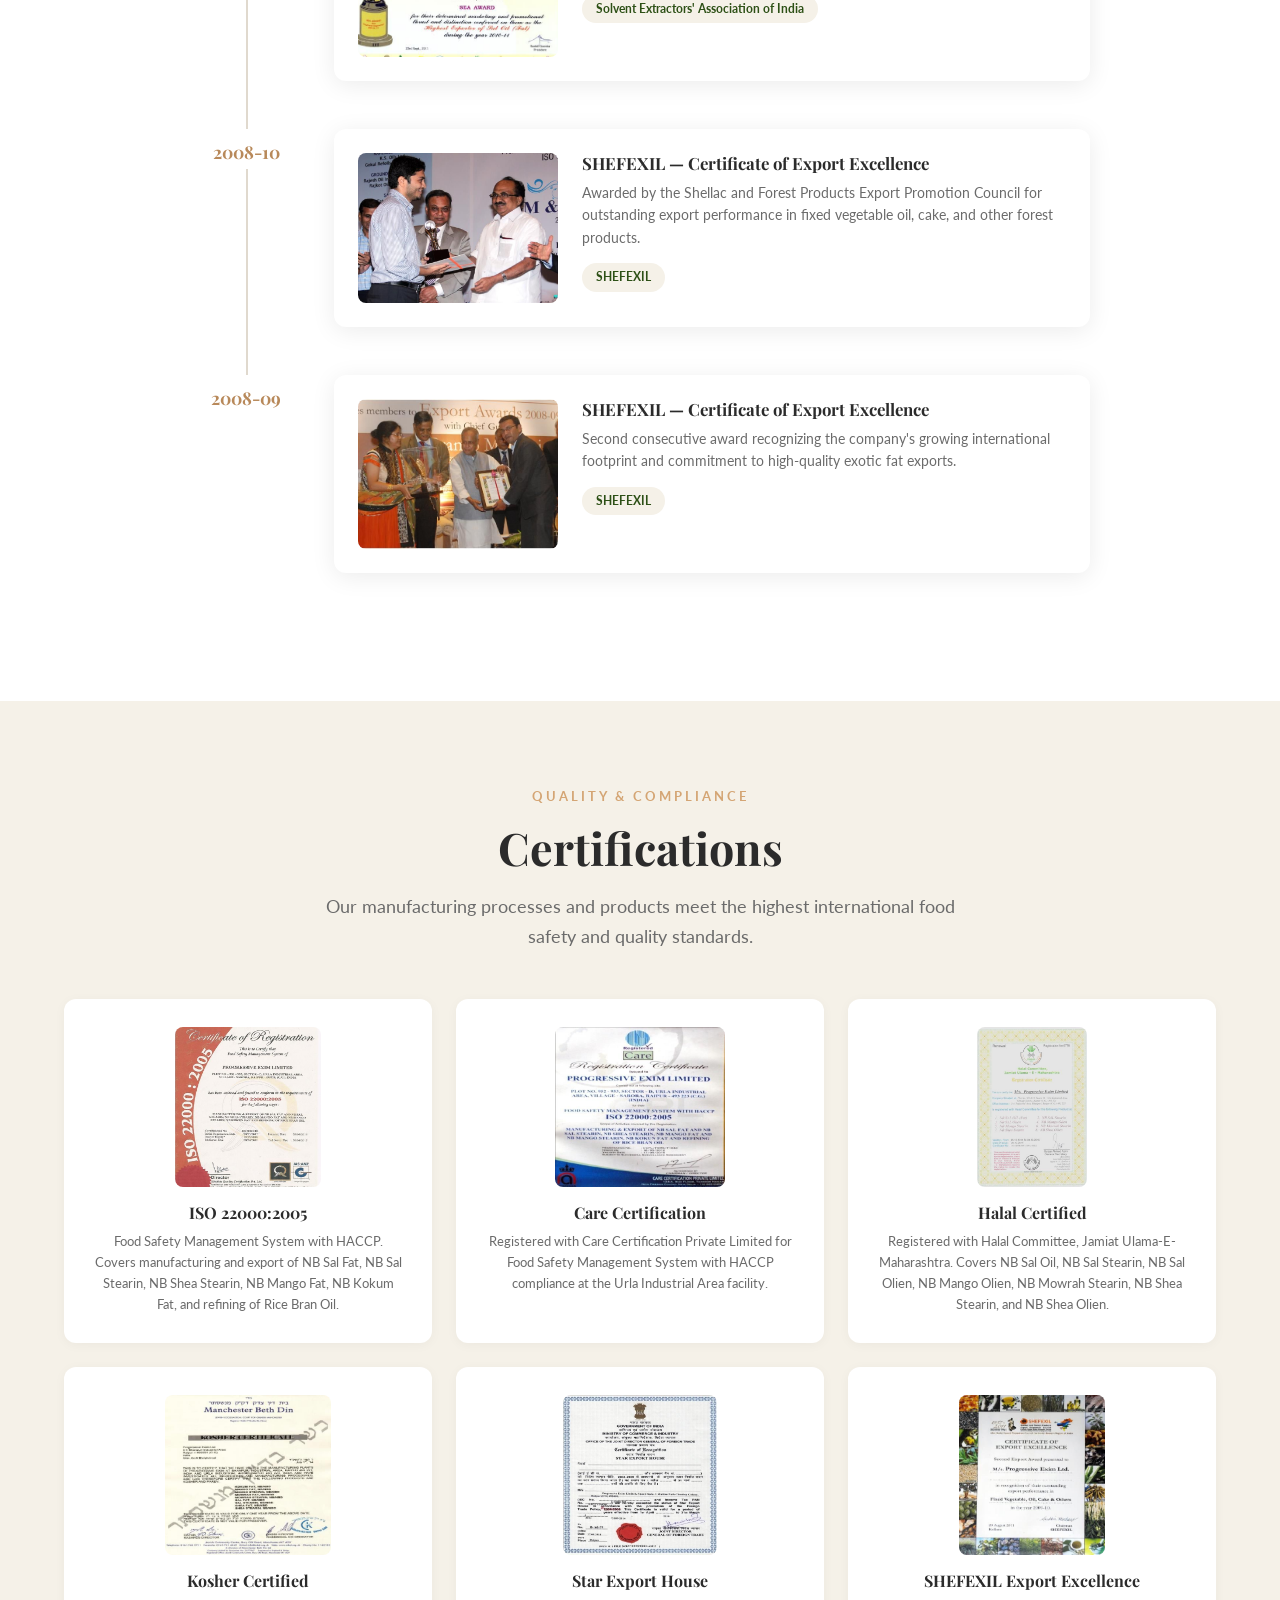
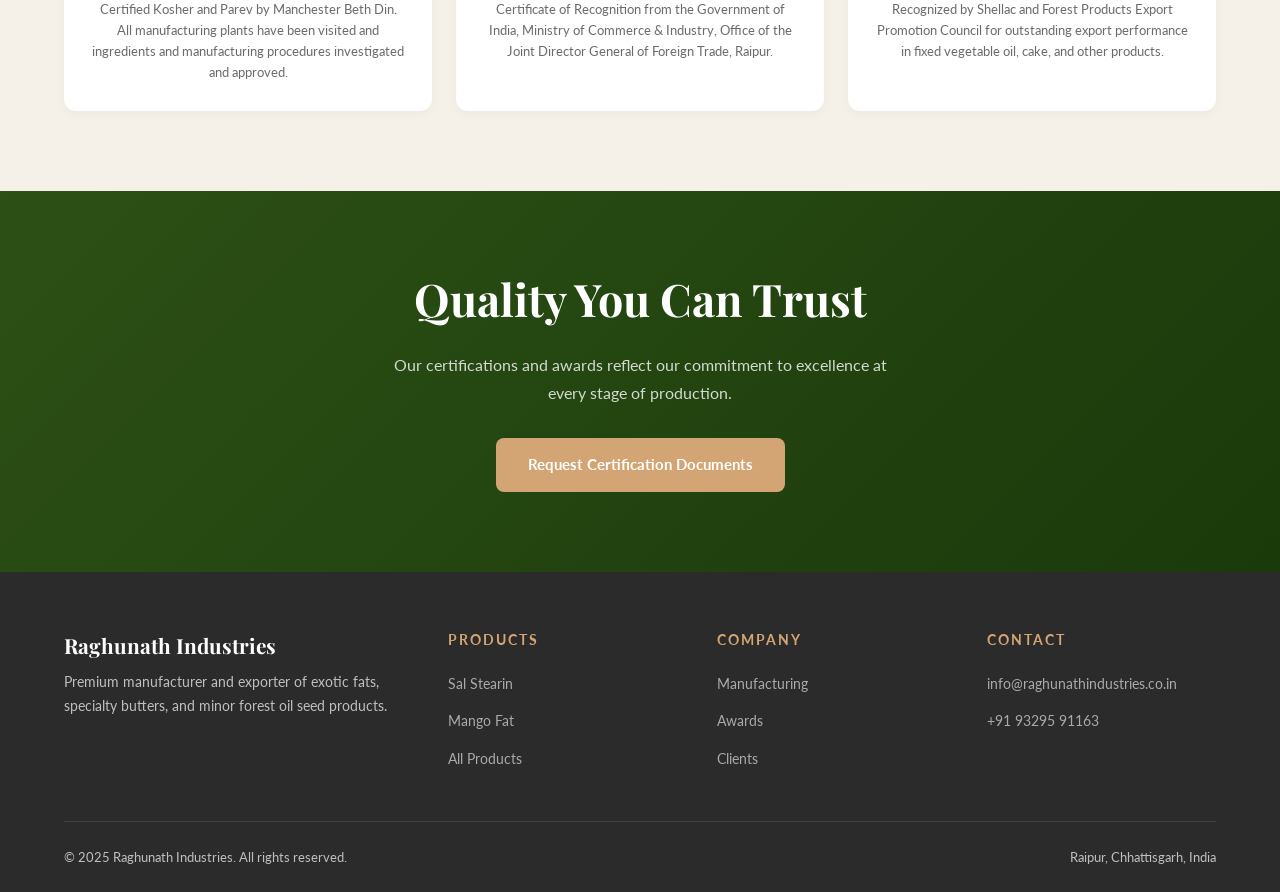
==== commit 35e10030: "Update leadership, vision, capacity, logo, and add PMF product - Vision moved to top: "world's most " ====
--- a/awards.html
+++ b/awards.html
@@ -16,8 +16,7 @@
   <nav class="navbar scrolled" role="navigation" aria-label="Main navigation">
     <div class="container">
       <a href="index.html" class="navbar-brand" aria-label="Raghunath Industries Home">
-        <span class="brand-icon">RI</span>
-        Raghunath Industries
+        <img src="assets/logo-nav.png" alt="Raghunath Industries" class="nav-logo">
       </a>
       <div class="nav-links" id="navLinks" role="menubar">
         <a href="products.html" role="menuitem">Products</a>
@@ -38,7 +37,7 @@
     <div class="container">
       <span class="section-label">Recognition</span>
       <h1>Awards &amp; Certifications</h1>
-      <p>Recognized for excellence in manufacturing, export performance, and unwavering commitment to food safety and quality standards.</p>
+      <p>Recognized for excellence in manufacturing, export performance, and unwavering commitment to food safety and quality standards. Certifications and awards held under our group entity, Progressive Exim Ltd.</p>
     </div>
   </section>
 
--- a/style.css
+++ b/style.css
@@ -120,6 +120,10 @@
   font-size: 1.1rem;
   font-family: 'Playfair Display', serif;
 }
+.navbar-brand .nav-logo {
+  height: 40px;
+  width: auto;
+}
 
 .nav-links { display: flex; gap: 32px; align-items: center; }
 .nav-links a {
